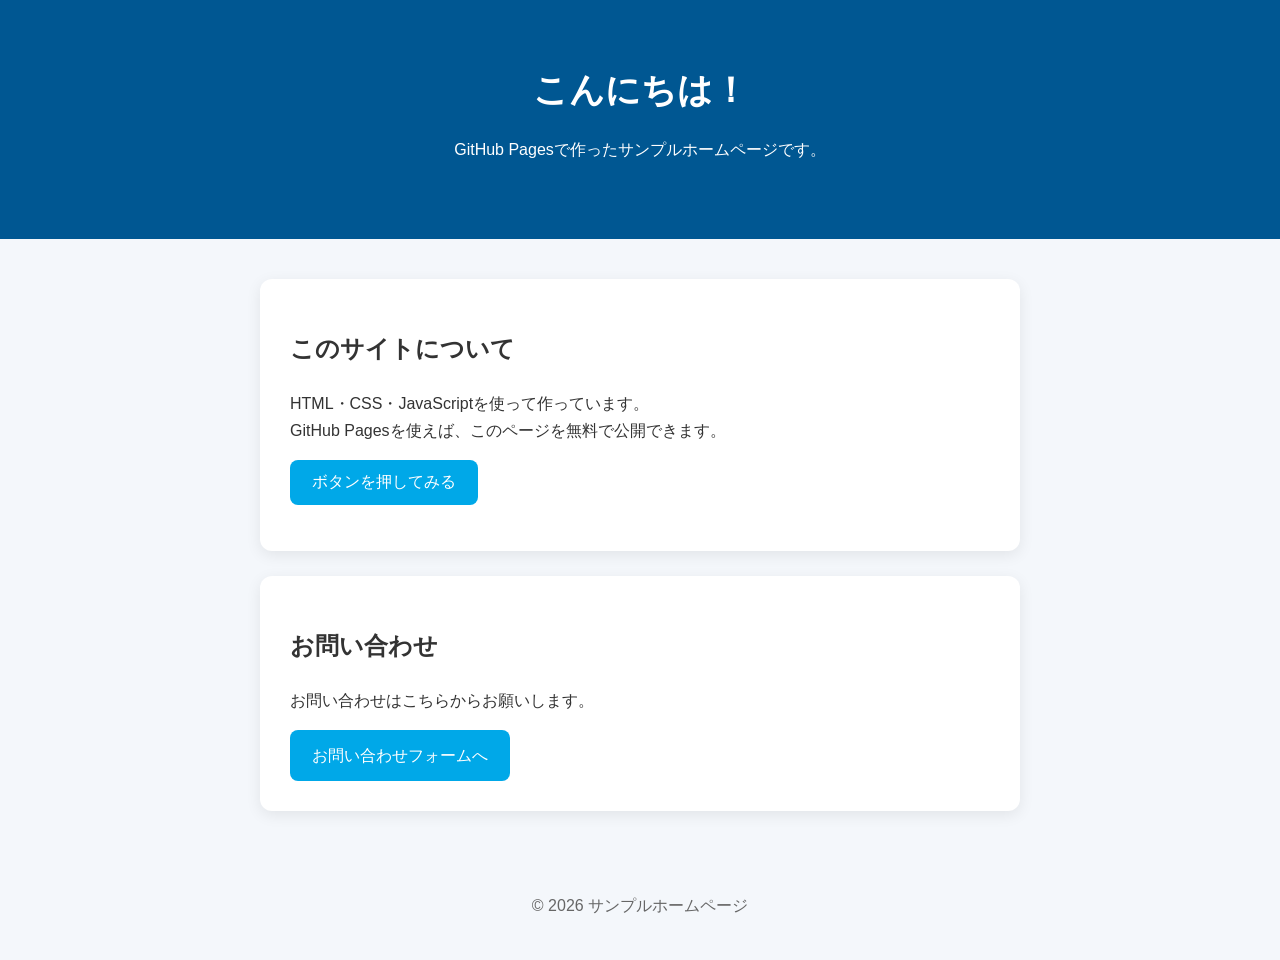
==== index.html @ 4477bee6 "ファーストコミット" ====
<!DOCTYPE html>
<html lang="ja">
<head>
  <meta charset="UTF-8">
  <meta name="viewport" content="width=device-width, initial-scale=1.0">
  <title>サンプルホームページ</title>
  <link rel="stylesheet" href="style.css">
</head>
<body>

  <header>
    <h1>こんにちは！</h1>
    <p>GitHub Pagesで作ったサンプルホームページです。</p>
  </header>

  <main>
    <section class="card">
      <h2>このサイトについて</h2>
      <p>
        HTML・CSS・JavaScriptを使って作っています。<br>
        GitHub Pagesを使えば、このページを無料で公開できます。
      </p>
      <button id="messageButton">ボタンを押してみる</button>
      <p id="message"></p>
    </section>

    <section class="card">
      <h2>お問い合わせ</h2>
      <p>お問い合わせはこちらからお願いします。</p>
      <a class="contact-button" href="contact.html">お問い合わせフォームへ</a>
    </section>
  </main>

  <footer>
    <p>&copy; 2026 サンプルホームページ</p>
  </footer>

  <script src="script.js"></script>
</body>
</html>
---- style.css ----
* {
  box-sizing: border-box;
}

body {
  margin: 0;
  font-family: Arial, "Noto Sans JP", sans-serif;
  line-height: 1.7;
  background: #f4f7fb;
  color: #333;
}

header {
  text-align: center;
  padding: 60px 20px;
  background: #005792;
  color: white;
}

header h1 {
  margin: 0 0 10px;
  font-size: 2.2rem;
}

main {
  max-width: 800px;
  margin: 40px auto;
  padding: 0 20px;
}

.card {
  background: white;
  padding: 30px;
  margin-bottom: 25px;
  border-radius: 12px;
  box-shadow: 0 4px 15px rgba(0, 0, 0, 0.08);
}

button,
.contact-button {
  display: inline-block;
  padding: 12px 22px;
  border: none;
  border-radius: 8px;
  background: #00a8e8;
  color: white;
  text-decoration: none;
  cursor: pointer;
  font-size: 1rem;
}

button:hover,
.contact-button:hover {
  opacity: 0.85;
}

#message {
  font-weight: bold;
  margin-top: 15px;
}

form {
  display: flex;
  flex-direction: column;
}

label {
  margin-top: 15px;
  font-weight: bold;
}

input,
textarea {
  margin-top: 5px;
  padding: 12px;
  border: 1px solid #ccc;
  border-radius: 6px;
  font-size: 1rem;
}

form button {
  margin-top: 20px;
  width: fit-content;
}

.note {
  margin-top: 25px;
  padding: 15px;
  background: #f0f0f0;
  border-radius: 6px;
  font-size: 0.9rem;
}

footer {
  text-align: center;
  padding: 25px;
  color: #666;
}
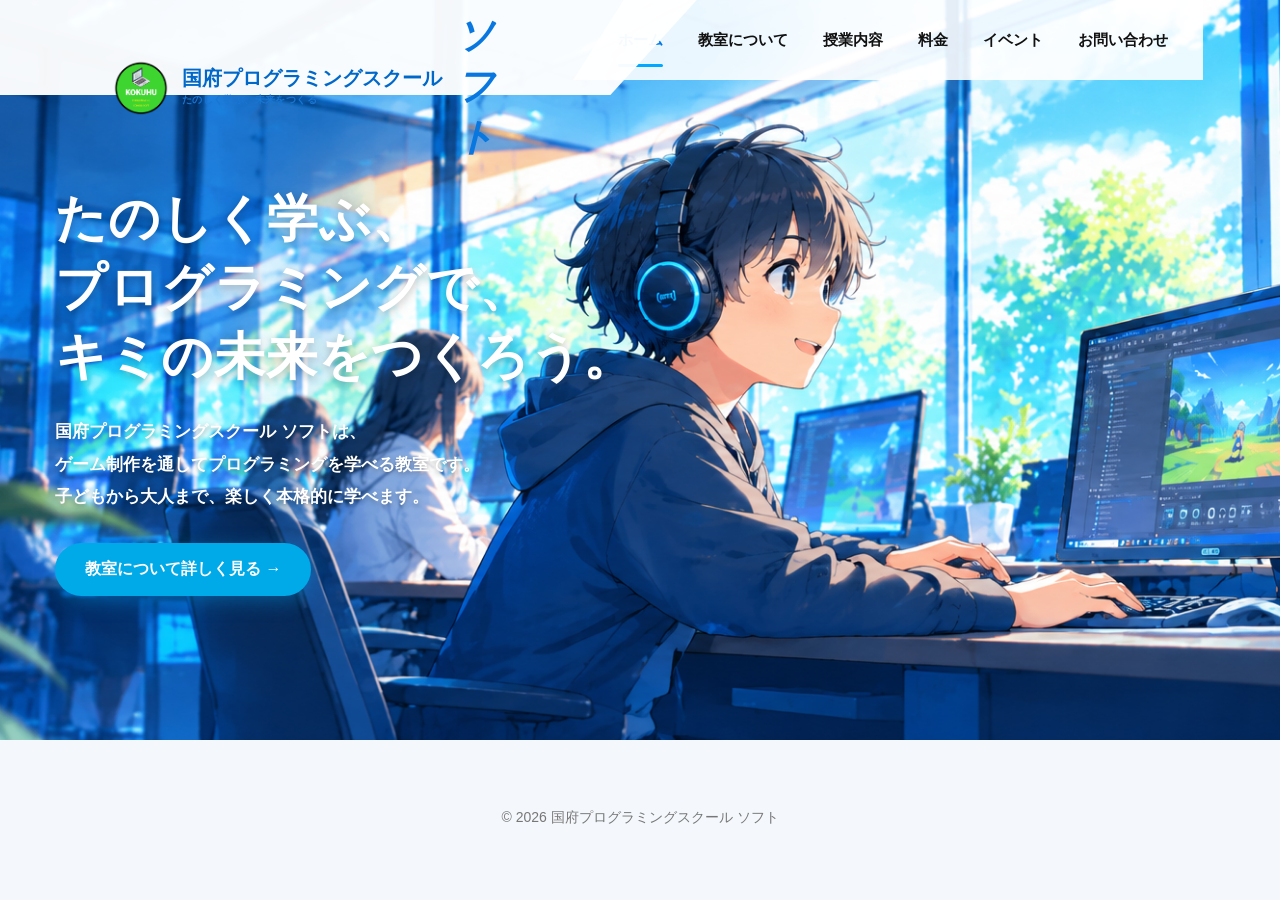
==== commit d3334826: "ヘッダー上部のデザインを整えた(仮)" ====
--- a/index.html
+++ b/index.html
@@ -1,40 +1,186 @@
 <!DOCTYPE html>
 <html lang="ja">
+
 <head>
+
+  <!-- ページの基本設定 -->
   <meta charset="UTF-8">
   <meta name="viewport" content="width=device-width, initial-scale=1.0">
-  <title>サンプルホームページ</title>
+
+  <!-- ページタイトル -->
+  <title>国府プログラミングスクール ソフト</title>
+
+  <!-- CSS読み込み -->
   <link rel="stylesheet" href="style.css">
+
 </head>
+
+
 <body>
 
-  <header>
-    <h1>こんにちは！</h1>
-    <p>GitHub Pagesで作ったサンプルホームページです。</p>
+
+  <!-- ==============================
+       ヘッダー
+       ============================== -->
+  <header class="site-header">
+
+    <div class="header-inner">
+
+
+      <!-- ==============================
+           左側：ロゴ・スクール名
+           ============================== -->
+      <a href="index.html" class="logo">
+
+
+        <!-- ロゴ画像 -->
+        <img
+          src="images/logo.png"
+          alt="国府プログラミングスクール ソフト"
+        >
+
+
+        <!-- スクール名 -->
+        <div class="logo-text">
+
+          <!-- スクール名 -->
+          <span class="school-name">
+            国府プログラミングスクール
+          </span>
+
+          <!-- キャッチコピー -->
+          <span class="school-subtitle">
+            たのしく学ぶ、未来をつくる
+          </span>
+
+        </div>
+
+
+        <!-- 「ソフト」の文字 -->
+        <span class="logo-soft">
+          ソフト
+        </span>
+
+
+      </a>
+
+
+
+      <!-- ==============================
+           右側：ナビゲーション
+           ============================== -->
+      <nav class="nav">
+
+        <a href="index.html" class="active">
+          ホーム
+        </a>
+
+        <a href="about.html">
+          教室について
+        </a>
+
+        <a href="lesson.html">
+          授業内容
+        </a>
+
+        <a href="price.html">
+          料金
+        </a>
+
+        <a href="event.html">
+          イベント
+        </a>
+
+        <a href="contact.html">
+          お問い合わせ
+        </a>
+
+      </nav>
+
+
+    </div>
+
   </header>
 
+
+
+  <!-- ==============================
+       メインコンテンツ
+       ============================== -->
   <main>
-    <section class="card">
-      <h2>このサイトについて</h2>
-      <p>
-        HTML・CSS・JavaScriptを使って作っています。<br>
-        GitHub Pagesを使えば、このページを無料で公開できます。
-      </p>
-      <button id="messageButton">ボタンを押してみる</button>
-      <p id="message"></p>
+
+
+    <!-- ==============================
+         メインビジュアル
+         ============================== -->
+    <section class="hero">
+
+
+      <!-- ==============================
+           キャッチコピー・説明文
+           ============================== -->
+      <div class="hero-content">
+
+
+        <!-- キャッチコピー -->
+        <h1>
+
+          たのしく学ぶ、<br>
+          プログラミングで、<br>
+          キミの未来をつくろう。
+
+        </h1>
+
+
+
+        <!-- 教室紹介文 -->
+        <p>
+
+          国府プログラミングスクール ソフトは、<br>
+          ゲーム制作を通してプログラミングを学べる教室です。<br>
+          子どもから大人まで、楽しく本格的に学べます。
+
+        </p>
+
+
+
+        <!-- 教室紹介ページへのボタン -->
+        <a href="about.html" class="hero-button">
+
+          教室について詳しく見る →
+
+        </a>
+
+
+      </div>
+
+
     </section>
 
-    <section class="card">
-      <h2>お問い合わせ</h2>
-      <p>お問い合わせはこちらからお願いします。</p>
-      <a class="contact-button" href="contact.html">お問い合わせフォームへ</a>
-    </section>
+
   </main>
 
+
+
+  <!-- ==============================
+       フッター
+       ============================== -->
   <footer>
-    <p>&copy; 2026 サンプルホームページ</p>
+
+    <p>
+      &copy; 2026 国府プログラミングスクール ソフト
+    </p>
+
   </footer>
 
+
+
+  <!-- ==============================
+       JavaScript読み込み
+       ============================== -->
   <script src="script.js"></script>
+
+
 </body>
-</html>
+
+</html>
--- a/style.css
+++ b/style.css
@@ -1,98 +1,704 @@
+/* ========================================
+   ページ全体の基本設定
+   ======================================== */
+
 * {
   box-sizing: border-box;
 }
 
+
+html {
+  margin: 0;
+  padding: 0;
+}
+
+
 body {
   margin: 0;
-  font-family: Arial, "Noto Sans JP", sans-serif;
-  line-height: 1.7;
+  padding: 0;
+
+  font-family:
+    "Noto Sans JP",
+    "Yu Gothic",
+    "Hiragino Kaku Gothic ProN",
+    Meiryo,
+    sans-serif;
+
+  color: #222;
+
+  background-color: #f4f7fb;
+}
+
+
+
+/* ========================================
+   ヘッダー
+   ======================================== */
+
+.site-header {
+
+  /* ヒーロー画像の上に重ねる */
+  position: absolute;
+
+  top: 0;
+  left: 0;
+
+  width: 100%;
+
+  z-index: 100;
+
+  background: transparent;
+}
+
+
+
+/* ========================================
+   ヘッダー内部
+   ======================================== */
+
+.header-inner {
+
+  position: relative;
+
+  width: 100%;
+
+  min-height: 95px;
+
+  display: flex;
+
+  align-items: flex-start;
+
+  justify-content: space-between;
+
+  padding: 0 6%;
+
+}
+
+
+
+/* ========================================
+   ロゴ部分
+   ======================================== */
+
+.logo {
+
+  position: relative;
+
+  display: flex;
+
+  align-items: center;
+
+  gap: 12px;
+
+  min-height: 85px;
+
+  padding: 10px 55px 10px 35px;
+
+  color: #0068c9;
+
+  text-decoration: none;
+
+  z-index: 2;
+}
+
+
+
+/* ========================================
+   ロゴ部分の白い斜め背景
+   ======================================== */
+
+.logo::before {
+
+  content: "";
+
+  position: absolute;
+
+  top: 0;
+  left: -100px;
+
+  width: 720px;
+  height: 95px;
+
+  background: rgba(255, 255, 255, 0.96);
+
+  clip-path: polygon(
+    0 0,
+    100% 0,
+    88% 100%,
+    0 100%
+  );
+
+  z-index: -1;
+
+}
+
+
+
+/* ========================================
+   ロゴ画像
+   ======================================== */
+
+.logo img {
+
+  width: 58px;
+  height: 58px;
+
+  object-fit: contain;
+
+  flex-shrink: 0;
+
+}
+
+
+
+/* ========================================
+   スクール名部分
+   ======================================== */
+
+.logo-text {
+
+  display: flex;
+
+  flex-direction: column;
+
+  justify-content: center;
+
+  white-space: nowrap;
+
+}
+
+
+
+/* ========================================
+   スクール名
+   ======================================== */
+
+.school-name {
+
+  font-size: 20px;
+
+  font-weight: 800;
+
+  line-height: 1.2;
+
+  color: #0068c9;
+
+}
+
+
+
+/* ========================================
+   ロゴ下の小さい文字
+   ======================================== */
+
+.school-subtitle {
+
+  margin-top: 3px;
+
+  font-size: 10px;
+
+  font-weight: 600;
+
+  letter-spacing: 0.04em;
+
+  color: #1976d2;
+
+}
+
+
+
+/* ========================================
+   「ソフト」の文字
+   ======================================== */
+
+.logo-soft {
+
+  margin-left: 2px;
+
+  font-size: 38px;
+
+  font-weight: 900;
+
+  font-style: italic;
+
+  letter-spacing: -0.08em;
+
+  color: #0877df;
+
+}
+
+
+
+/* ========================================
+   ナビゲーション
+   ======================================== */
+
+.nav {
+
+  display: flex;
+
+  align-items: center;
+
+  gap: 35px;
+
+  height: 80px;
+
+  /* ナビゲーションの背景 */
+  padding: 0 35px 0 45px;
+
+  /* 白を少し透けさせる */
+  background: rgba(255, 255, 255, 0.88);
+
+  /* 左側を斜めにする */
+  clip-path: polygon(
+    8% 0,
+    100% 0,
+    100% 100%,
+    0 100%
+  );
+
+}
+
+
+
+/* ========================================
+   ナビゲーションのリンク
+   ======================================== */
+
+.nav a {
+
+  position: relative;
+
+  display: flex;
+
+  align-items: center;
+
+  height: 80px;
+
+  color: #111;
+
+  text-decoration: none;
+
+  font-size: 15px;
+
+  font-weight: 700;
+
+  white-space: nowrap;
+
+  transition: color 0.2s ease;
+
+}
+
+
+
+/* ========================================
+   ナビゲーション：マウスを乗せたとき
+   ======================================== */
+
+.nav a:hover {
+
+  color: #0078e8;
+
+}
+
+
+
+/* ========================================
+   現在のページ
+   ======================================== */
+
+.nav a.active {
+
+  color: #0078e8;
+
+}
+
+
+
+/* ========================================
+   現在のページの下線
+   ======================================== */
+
+.nav a.active::after {
+
+  content: "";
+
+  position: absolute;
+
+  left: 0;
+
+  right: 0;
+
+  bottom: 13px;
+
+  height: 3px;
+
+  background: #00a8ff;
+
+  border-radius: 3px;
+
+}
+
+
+
+/* ========================================
+   メインビジュアル
+   ======================================== */
+
+.hero {
+
+  position: relative;
+
+  width: 100%;
+
+  min-height: 740px;
+
+  background-image: url("images/hero-bg.png");
+
+  background-size: cover;
+
+  background-position: center center;
+
+  background-repeat: no-repeat;
+
+  display: flex;
+
+  align-items: center;
+
+}
+
+
+
+/* ========================================
+   メインビジュアルの文字部分
+   ======================================== */
+
+.hero-content {
+
+  width: 100%;
+
+  max-width: 1250px;
+
+  margin: 0 auto;
+
+  padding: 120px 40px 80px;
+
+}
+
+
+
+/* ========================================
+   キャッチコピー
+   ======================================== */
+
+.hero h1 {
+
+  margin: 0 0 25px;
+
+  color: #fff;
+
+  font-size: clamp(42px, 4vw, 68px);
+
+  font-weight: 900;
+
+  line-height: 1.35;
+
+  letter-spacing: 0.02em;
+
+  text-shadow:
+    0 3px 8px rgba(0, 0, 0, 0.25);
+
+}
+
+
+
+/* ========================================
+   教室紹介文
+   ======================================== */
+
+.hero p {
+
+  margin: 0 0 30px;
+
+  color: #fff;
+
+  font-size: 17px;
+
+  font-weight: 600;
+
+  line-height: 1.9;
+
+  text-shadow:
+    0 2px 5px rgba(0, 0, 0, 0.3);
+
+}
+
+
+
+/* ========================================
+   ヒーローボタン
+   ======================================== */
+
+.hero-button {
+
+  display: inline-block;
+
+  padding: 16px 30px;
+
+  border-radius: 40px;
+
+  background: #00a9e8;
+
+  color: #fff;
+
+  text-decoration: none;
+
+  font-size: 16px;
+
+  font-weight: 700;
+
+  box-shadow:
+    0 5px 20px rgba(0, 174, 255, 0.35);
+
+  transition:
+    transform 0.2s ease,
+    background 0.2s ease;
+
+}
+
+
+
+/* ========================================
+   ヒーローボタン：マウスを乗せたとき
+   ======================================== */
+
+.hero-button:hover {
+
+  background: #008fe0;
+
+  transform: translateY(-2px);
+
+}
+
+
+
+/* ========================================
+   フッター
+   ======================================== */
+
+footer {
+
+  padding: 55px 20px;
+
+  text-align: center;
+
   background: #f4f7fb;
-  color: #333;
-}
-
-header {
-  text-align: center;
-  padding: 60px 20px;
-  background: #005792;
-  color: white;
-}
-
-header h1 {
-  margin: 0 0 10px;
-  font-size: 2.2rem;
-}
-
-main {
-  max-width: 800px;
-  margin: 40px auto;
-  padding: 0 20px;
-}
-
-.card {
-  background: white;
-  padding: 30px;
-  margin-bottom: 25px;
-  border-radius: 12px;
-  box-shadow: 0 4px 15px rgba(0, 0, 0, 0.08);
-}
-
-button,
-.contact-button {
-  display: inline-block;
-  padding: 12px 22px;
-  border: none;
-  border-radius: 8px;
-  background: #00a8e8;
-  color: white;
-  text-decoration: none;
-  cursor: pointer;
-  font-size: 1rem;
-}
-
-button:hover,
-.contact-button:hover {
-  opacity: 0.85;
-}
-
-#message {
-  font-weight: bold;
-  margin-top: 15px;
-}
-
-form {
-  display: flex;
-  flex-direction: column;
-}
-
-label {
-  margin-top: 15px;
-  font-weight: bold;
-}
-
-input,
-textarea {
-  margin-top: 5px;
-  padding: 12px;
-  border: 1px solid #ccc;
-  border-radius: 6px;
-  font-size: 1rem;
-}
-
-form button {
-  margin-top: 20px;
-  width: fit-content;
-}
-
-.note {
-  margin-top: 25px;
-  padding: 15px;
-  background: #f0f0f0;
-  border-radius: 6px;
-  font-size: 0.9rem;
-}
-
-footer {
-  text-align: center;
-  padding: 25px;
-  color: #666;
-}
+
+  color: #777;
+
+  font-size: 14px;
+
+}
+
+
+
+/* ========================================
+   スマートフォン対応
+   ======================================== */
+
+@media (max-width: 900px) {
+
+
+  /* ヘッダーを縦方向にする */
+
+  .header-inner {
+
+    min-height: auto;
+
+    padding: 0 20px;
+
+    flex-direction: column;
+
+    align-items: flex-start;
+
+  }
+
+
+
+  /* ロゴを少し小さくする */
+
+  .logo {
+
+    min-height: 75px;
+
+    padding-left: 10px;
+
+  }
+
+
+
+  .logo::before {
+
+    width:500px;
+
+    height: 80px;
+
+  }
+
+
+
+  .logo img {
+
+    width: 50px;
+    height: 50px;
+
+  }
+
+
+
+  .school-name {
+
+    font-size: 16px;
+
+  }
+
+
+
+  .logo-soft {
+
+    font-size: 30px;
+
+  }
+
+
+
+  /* ナビゲーション */
+
+  .nav {
+
+    width: 100%;
+
+    height: auto;
+
+    padding: 10px 0;
+
+    gap: 15px;
+
+    overflow-x: auto;
+
+  }
+
+
+
+  .nav a {
+
+    height: 45px;
+
+    font-size: 13px;
+
+  }
+
+
+
+  .nav a.active::after {
+
+    bottom: 2px;
+
+  }
+
+
+
+  /* ヒーロー */
+
+  .hero {
+
+    min-height: 700px;
+
+    align-items: flex-end;
+
+  }
+
+
+
+  .hero-content {
+
+    padding: 300px 25px 60px;
+
+  }
+
+
+
+  .hero h1 {
+
+    font-size: 38px;
+
+  }
+
+
+
+  .hero p {
+
+    font-size: 14px;
+
+  }
+
+}
+
+
+
+/* ========================================
+   さらに小さいスマートフォン
+   ======================================== */
+
+@media (max-width: 600px) {
+
+
+  .nav {
+
+    gap: 10px;
+
+  }
+
+
+
+  .nav a {
+
+    font-size: 12px;
+
+  }
+
+
+
+  .hero {
+
+    min-height: 700px;
+
+  }
+
+
+
+  .hero-content {
+
+    padding: 300px 20px 50px;
+
+  }
+
+
+
+  .hero h1 {
+
+    font-size: 32px;
+
+  }
+
+
+
+  .hero p {
+
+    font-size: 13px;
+
+  }
+
+
+
+}
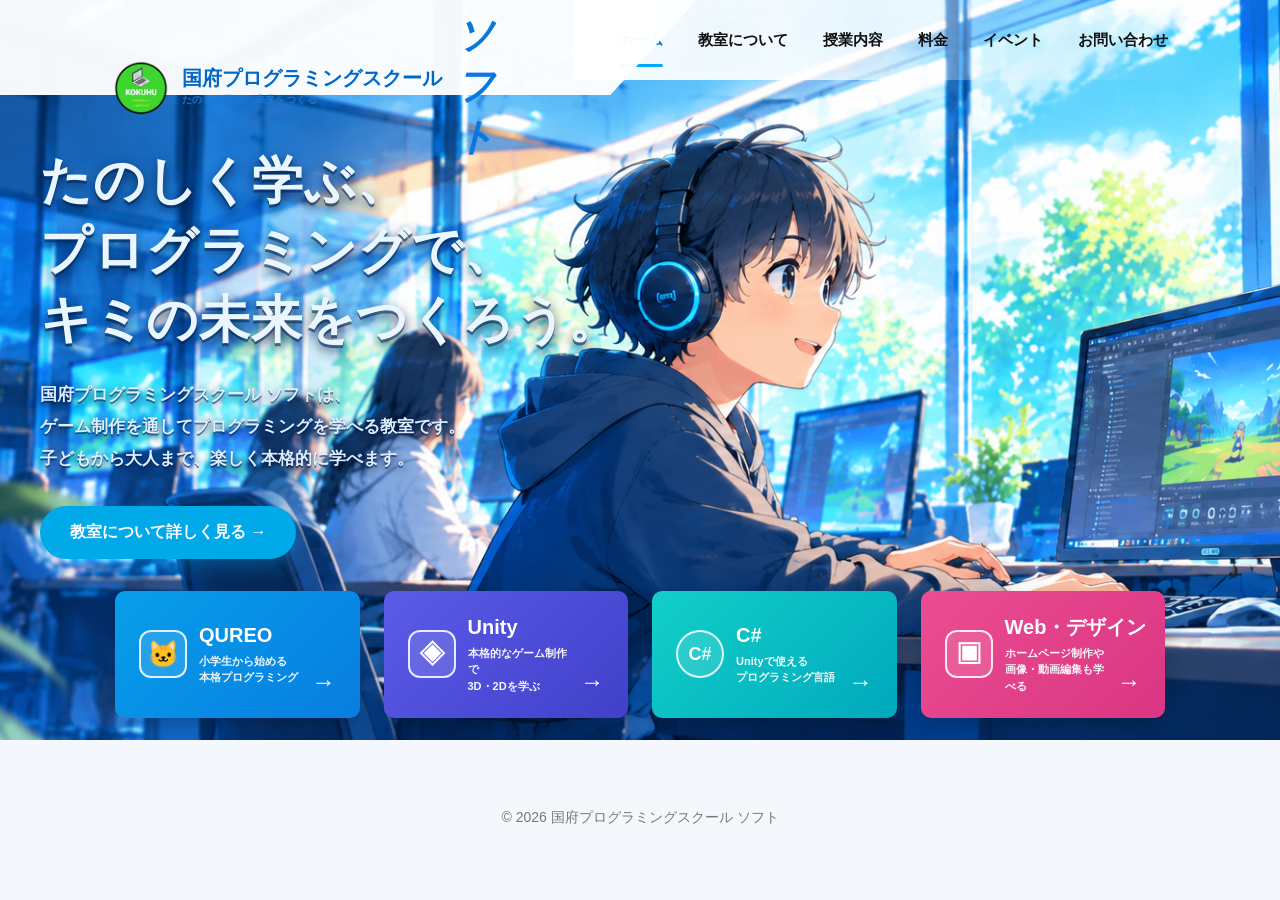
==== commit 2dca9cf5: "4つのテキストボタン追加" ====
--- a/index.html
+++ b/index.html
@@ -155,6 +155,147 @@
       </div>
 
 
+
+      <!-- ==============================
+           4つのコースボタン
+           ============================== -->
+      <div class="course-buttons">
+
+
+        <!-- ==============================
+             QUREOコース
+             ============================== -->
+        <a href="lesson.html#qureo" class="course-card qureo-card">
+
+          <!-- コースのアイコン -->
+          <span class="course-icon">
+            🐱
+          </span>
+
+          <!-- コース名と説明 -->
+          <div class="course-text">
+
+            <h3>
+              QUREO
+            </h3>
+
+            <p>
+              小学生から始める<br>
+              本格プログラミング
+            </p>
+
+          </div>
+
+          <!-- 右側の矢印 -->
+          <span class="course-arrow">
+            →
+          </span>
+
+        </a>
+
+
+
+        <!-- ==============================
+             Unityコース
+             ============================== -->
+        <a href="lesson.html#unity" class="course-card unity-card">
+
+          <!-- コースのアイコン -->
+          <span class="course-icon unity-icon">
+            ◈
+          </span>
+
+          <!-- コース名と説明 -->
+          <div class="course-text">
+
+            <h3>
+              Unity
+            </h3>
+
+            <p>
+              本格的なゲーム制作で<br>
+              3D・2Dを学ぶ
+            </p>
+
+          </div>
+
+          <!-- 右側の矢印 -->
+          <span class="course-arrow">
+            →
+          </span>
+
+        </a>
+
+
+
+        <!-- ==============================
+             C#コース
+             ============================== -->
+        <a href="lesson.html#csharp" class="course-card csharp-card">
+
+          <!-- コースのアイコン -->
+          <span class="course-icon csharp-icon">
+            C#
+          </span>
+
+          <!-- コース名と説明 -->
+          <div class="course-text">
+
+            <h3>
+              C#
+            </h3>
+
+            <p>
+              Unityで使える<br>
+              プログラミング言語
+            </p>
+
+          </div>
+
+          <!-- 右側の矢印 -->
+          <span class="course-arrow">
+            →
+          </span>
+
+        </a>
+
+
+
+        <!-- ==============================
+             Web・デザインコース
+             ============================== -->
+        <a href="lesson.html#web-design" class="course-card web-card">
+
+          <!-- コースのアイコン -->
+          <span class="course-icon web-icon">
+            ▣
+          </span>
+
+          <!-- コース名と説明 -->
+          <div class="course-text">
+
+            <h3>
+              Web・デザイン
+            </h3>
+
+            <p>
+              ホームページ制作や<br>
+              画像・動画編集も学べる
+            </p>
+
+          </div>
+
+          <!-- 右側の矢印 -->
+          <span class="course-arrow">
+            →
+          </span>
+
+        </a>
+
+
+      </div>
+
+
     </section>
 
 
--- a/style.css
+++ b/style.css
@@ -5,13 +5,11 @@
 * {
   box-sizing: border-box;
 }
-
 
 html {
   margin: 0;
   padding: 0;
 }
-
 
 body {
   margin: 0;
@@ -30,7 +28,6 @@
 }
 
 
-
 /* ========================================
    ヘッダー
    ======================================== */
@@ -51,7 +48,6 @@
 }
 
 
-
 /* ========================================
    ヘッダー内部
    ======================================== */
@@ -71,9 +67,7 @@
   justify-content: space-between;
 
   padding: 0 6%;
-
-}
-
+}
 
 
 /* ========================================
@@ -102,9 +96,8 @@
 }
 
 
-
-/* ========================================
-   ロゴ部分の白い斜め背景
+/* ========================================
+   ロゴ部分の白い背景
    ======================================== */
 
 .logo::before {
@@ -129,9 +122,7 @@
   );
 
   z-index: -1;
-
-}
-
+}
 
 
 /* ========================================
@@ -146,9 +137,7 @@
   object-fit: contain;
 
   flex-shrink: 0;
-
-}
-
+}
 
 
 /* ========================================
@@ -164,9 +153,7 @@
   justify-content: center;
 
   white-space: nowrap;
-
-}
-
+}
 
 
 /* ========================================
@@ -182,9 +169,7 @@
   line-height: 1.2;
 
   color: #0068c9;
-
-}
-
+}
 
 
 /* ========================================
@@ -202,9 +187,7 @@
   letter-spacing: 0.04em;
 
   color: #1976d2;
-
-}
-
+}
 
 
 /* ========================================
@@ -224,9 +207,7 @@
   letter-spacing: -0.08em;
 
   color: #0877df;
-
-}
-
+}
 
 
 /* ========================================
@@ -235,6 +216,8 @@
 
 .nav {
 
+  position: relative;
+
   display: flex;
 
   align-items: center;
@@ -243,22 +226,20 @@
 
   height: 80px;
 
-  /* ナビゲーションの背景 */
   padding: 0 35px 0 45px;
 
-  /* 白を少し透けさせる */
-  background: rgba(255, 255, 255, 0.88);
-
-  /* 左側を斜めにする */
-  clip-path: polygon(
-    8% 0,
-    100% 0,
-    100% 100%,
-    0 100%
+  /* 白から透明へ自然にフェード */
+  background: linear-gradient(
+    to right,
+    rgba(255, 255, 255, 0.96),
+    rgba(255, 255, 255, 0.88),
+    rgba(255, 255, 255, 0.15),
+    rgba(255, 255, 255, 0)
   );
 
-}
-
+  /* 三角形の切り抜きをやめる */
+  clip-path: none;
+}
 
 
 /* ========================================
@@ -285,10 +266,10 @@
 
   white-space: nowrap;
 
-  transition: color 0.2s ease;
-
-}
-
+  transition:
+    color 0.2s ease,
+    transform 0.2s ease;
+}
 
 
 /* ========================================
@@ -299,8 +280,8 @@
 
   color: #0078e8;
 
-}
-
+  transform: translateY(-2px);
+}
 
 
 /* ========================================
@@ -310,9 +291,7 @@
 .nav a.active {
 
   color: #0078e8;
-
-}
-
+}
 
 
 /* ========================================
@@ -326,7 +305,6 @@
   position: absolute;
 
   left: 0;
-
   right: 0;
 
   bottom: 13px;
@@ -336,9 +314,7 @@
   background: #00a8ff;
 
   border-radius: 3px;
-
-}
-
+}
 
 
 /* ========================================
@@ -363,10 +339,14 @@
 
   display: flex;
 
+  flex-direction: column;
+
   align-items: center;
 
-}
-
+  justify-content: center;
+
+  overflow: hidden;
+}
 
 
 /* ========================================
@@ -375,16 +355,18 @@
 
 .hero-content {
 
+  position: relative;
+
+  z-index: 2;
+
   width: 100%;
 
-  max-width: 1250px;
+  max-width: 1700px;
 
   margin: 0 auto;
 
-  padding: 120px 40px 80px;
-
-}
-
+  padding: 145px 40px 180px;
+}
 
 
 /* ========================================
@@ -407,9 +389,7 @@
 
   text-shadow:
     0 3px 8px rgba(0, 0, 0, 0.25);
-
-}
-
+}
 
 
 /* ========================================
@@ -430,9 +410,7 @@
 
   text-shadow:
     0 2px 5px rgba(0, 0, 0, 0.3);
-
-}
-
+}
 
 
 /* ========================================
@@ -463,9 +441,7 @@
   transition:
     transform 0.2s ease,
     background 0.2s ease;
-
-}
-
+}
 
 
 /* ========================================
@@ -477,9 +453,277 @@
   background: #008fe0;
 
   transform: translateY(-2px);
-
-}
-
+}
+
+
+/* ========================================
+   4つのコースボタン全体
+   ======================================== */
+
+.course-buttons {
+
+  position: absolute;
+
+  z-index: 5;
+
+  left: 50%;
+
+  bottom: 22px;
+
+  transform: translateX(-50%);
+
+  width: calc(100% - 80px);
+
+  max-width: 1050px;
+
+  display: grid;
+
+  grid-template-columns: repeat(4, 1fr);
+
+  gap: 24px;
+}
+
+
+/* ========================================
+   コースボタン共通
+   ======================================== */
+
+.course-card {
+
+  position: relative;
+
+  min-height: 108px;
+
+  display: flex;
+
+  align-items: center;
+
+  gap: 12px;
+
+  padding: 24px 24px;
+
+  border-radius: 10px;
+
+  color: #fff;
+
+  text-decoration: none;
+
+  overflow: hidden;
+
+  box-shadow:
+    0 8px 22px rgba(0, 0, 0, 0.18);
+
+  transition:
+    transform 0.2s ease,
+    box-shadow 0.2s ease,
+    filter 0.2s ease;
+}
+
+
+/* ========================================
+   コースボタン：マウスを乗せたとき
+   ======================================== */
+
+.course-card:hover {
+
+  transform: translateY(-6px);
+
+  box-shadow:
+    0 14px 28px rgba(0, 0, 0, 0.28);
+
+  filter: brightness(1.08);
+}
+
+
+/* ========================================
+   コースボタンの光沢
+   ======================================== */
+
+.course-card::before {
+
+  content: "";
+
+  position: absolute;
+
+  top: 0;
+  left: -100%;
+
+  width: 70%;
+  height: 100%;
+
+  background: linear-gradient(
+    110deg,
+    transparent,
+    rgba(255, 255, 255, 0.2),
+    transparent
+  );
+
+  transform: skewX(-20deg);
+
+  transition: left 0.5s ease;
+}
+
+
+.course-card:hover::before {
+
+  left: 130%;
+}
+
+
+/* ========================================
+   各コースの色
+   ======================================== */
+
+.qureo-card {
+
+  background: linear-gradient(
+    135deg,
+    #079eea,
+    #087de0
+  );
+}
+
+
+.unity-card {
+
+  background: linear-gradient(
+    135deg,
+    #5a5be8,
+    #4140c9
+  );
+}
+
+
+.csharp-card {
+
+  background: linear-gradient(
+    135deg,
+    #12cfc8,
+    #00a9bd
+  );
+}
+
+
+.web-card {
+
+  background: linear-gradient(
+    135deg,
+    #ec4d91,
+    #d93683
+  );
+}
+
+
+/* ========================================
+   コースアイコン
+   ======================================== */
+
+.course-icon {
+
+  position: relative;
+
+  z-index: 1;
+
+  width: 48px;
+  min-width: 48px;
+  height: 48px;
+
+  display: flex;
+
+  align-items: center;
+
+  justify-content: center;
+
+  border: 2px solid rgba(255, 255, 255, 0.85);
+
+  border-radius: 12px;
+
+  font-size: 26px;
+
+  font-weight: 900;
+
+  color: #fff;
+
+  background: rgba(255, 255, 255, 0.12);
+}
+
+
+/* ========================================
+   C#アイコン
+   ======================================== */
+
+.csharp-icon {
+
+  font-size: 18px;
+
+  border-radius: 50%;
+}
+
+
+/* ========================================
+   コース名・説明文
+   ======================================== */
+
+.course-text {
+
+  position: relative;
+
+  z-index: 1;
+
+  flex: 1;
+
+  min-width: 0;
+}
+
+
+.course-text h3 {
+
+  margin: 0 0 6px;
+
+  font-size: 20px;
+
+  font-weight: 900;
+
+  line-height: 1.2;
+
+  white-space: nowrap;
+}
+
+
+.course-text p {
+
+  margin: 0;
+
+  color: rgba(255, 255, 255, 0.95);
+
+  font-size: 11px;
+
+  font-weight: 600;
+
+  line-height: 1.5;
+
+  text-shadow: none;
+}
+
+
+/* ========================================
+   コースボタンの矢印
+   ======================================== */
+
+.course-arrow {
+
+  position: relative;
+
+  z-index: 1;
+
+  align-self: flex-end;
+
+  font-size: 24px;
+
+  font-weight: 400;
+
+  line-height: 1;
+}
 
 
 /* ========================================
@@ -497,9 +741,65 @@
   color: #777;
 
   font-size: 14px;
-
-}
-
+}
+
+
+/* ========================================
+   タブレット対応
+   ======================================== */
+
+@media (max-width: 1100px) {
+
+  .header-inner {
+
+    padding: 0 25px;
+  }
+
+  .nav {
+
+    gap: 20px;
+
+    padding: 0 20px;
+  }
+
+  .nav a {
+
+    font-size: 13px;
+  }
+
+  .course-buttons {
+
+    width: calc(100% - 40px);
+
+    gap: 10px;
+  }
+
+  .course-card {
+
+    padding: 14px 12px;
+
+    gap: 8px;
+  }
+
+  .course-icon {
+
+    width: 40px;
+    min-width: 40px;
+    height: 40px;
+
+    font-size: 22px;
+  }
+
+  .course-text h3 {
+
+    font-size: 17px;
+  }
+
+  .course-text p {
+
+    font-size: 10px;
+  }
+}
 
 
 /* ========================================
@@ -508,7 +808,6 @@
 
 @media (max-width: 900px) {
 
-
   /* ヘッダーを縦方向にする */
 
   .header-inner {
@@ -520,9 +819,7 @@
     flex-direction: column;
 
     align-items: flex-start;
-
-  }
-
+  }
 
 
   /* ロゴを少し小さくする */
@@ -532,44 +829,34 @@
     min-height: 75px;
 
     padding-left: 10px;
-
-  }
-
+  }
 
 
   .logo::before {
 
-    width:500px;
+    width: 500px;
 
     height: 80px;
-
-  }
-
+  }
 
 
   .logo img {
 
     width: 50px;
     height: 50px;
-
-  }
-
+  }
 
 
   .school-name {
 
     font-size: 16px;
-
-  }
-
+  }
 
 
   .logo-soft {
 
     font-size: 30px;
-
-  }
-
+  }
 
 
   /* ナビゲーション */
@@ -586,8 +873,8 @@
 
     overflow-x: auto;
 
-  }
-
+    background: rgba(255, 255, 255, 0.92);
+  }
 
 
   .nav a {
@@ -595,55 +882,66 @@
     height: 45px;
 
     font-size: 13px;
-
-  }
-
+  }
 
 
   .nav a.active::after {
 
     bottom: 2px;
-
-  }
-
+  }
 
 
   /* ヒーロー */
 
   .hero {
 
-    min-height: 700px;
-
-    align-items: flex-end;
-
-  }
-
+    min-height: 1050px;
+
+    align-items: center;
+
+    justify-content: flex-start;
+  }
 
 
   .hero-content {
 
-    padding: 300px 25px 60px;
-
-  }
-
+    padding: 280px 25px 400px;
+  }
 
 
   .hero h1 {
 
     font-size: 38px;
-
-  }
-
+  }
 
 
   .hero p {
 
     font-size: 14px;
-
-  }
-
-}
-
+  }
+
+
+  /* コースボタンを2列にする */
+
+  .course-buttons {
+
+    bottom: 30px;
+
+    width: calc(100% - 40px);
+
+    grid-template-columns: repeat(2, 1fr);
+
+    gap: 12px;
+  }
+
+
+  .course-card {
+
+    min-height: 100px;
+
+    padding: 14px;
+  }
+}
 
 
 /* ========================================
@@ -652,53 +950,117 @@
 
 @media (max-width: 600px) {
 
-
   .nav {
 
     gap: 10px;
-
-  }
-
+  }
 
 
   .nav a {
 
     font-size: 12px;
-
-  }
-
+  }
 
 
   .hero {
 
-    min-height: 700px;
-
-  }
-
+    min-height: 1100px;
+  }
 
 
   .hero-content {
 
-    padding: 300px 20px 50px;
-
-  }
-
+    padding: 270px 20px 430px;
+  }
 
 
   .hero h1 {
 
     font-size: 32px;
-
-  }
-
+  }
 
 
   .hero p {
 
     font-size: 13px;
-
-  }
-
-
-
+  }
+  
+.hero-content h1 {
+  color: #eaf6ff;
+  text-shadow: 0 3px 8px rgba(0, 35, 80, 0.8);
+}
+
+.hero-content p {
+  color: #dceeff;
+  text-shadow: 0 2px 6px rgba(0, 35, 80, 0.8);
+}
+
+  /* スマホでは1列にする */
+
+  .course-buttons {
+
+    grid-template-columns: 1fr;
+
+    width: calc(100% - 40px);
+
+    gap: 10px;
+  }
+
+
+  .course-card {
+
+    min-height: 86px;
+
+    padding: 12px 16px;
+  }
+
+
+  .course-icon {
+
+    width: 42px;
+    min-width: 42px;
+    height: 42px;
+  }
+
+
+  .course-text h3 {
+
+    font-size: 18px;
+  }
+
+
+  .course-text p {
+
+    font-size: 11px;
+  }
+}
+
+/* ヒーローの文字を読みやすくする */
+.hero-content h1 {
+  color: #eaf6ff;
+  text-shadow:
+    0 3px 0 rgba(0, 35, 80, 0.55),
+    0 5px 12px rgba(0, 20, 60, 0.85);
+}
+
+.hero-content p {
+  color: #dceeff;
+  text-shadow:
+    0 2px 0 rgba(0, 35, 80, 0.55),
+    0 3px 8px rgba(0, 20, 60, 0.85);
+}
+
+/* ヒーローの文字を読みやすくする */
+.hero-content h1 {
+  color: #eaf6ff;
+  text-shadow:
+    0 3px 0 rgba(0, 35, 80, 0.55),
+    0 5px 12px rgba(0, 20, 60, 0.85);
+}
+
+.hero-content p {
+  color: #dceeff;
+  text-shadow:
+    0 2px 0 rgba(0, 35, 80, 0.55),
+    0 3px 8px rgba(0, 20, 60, 0.85);
 }
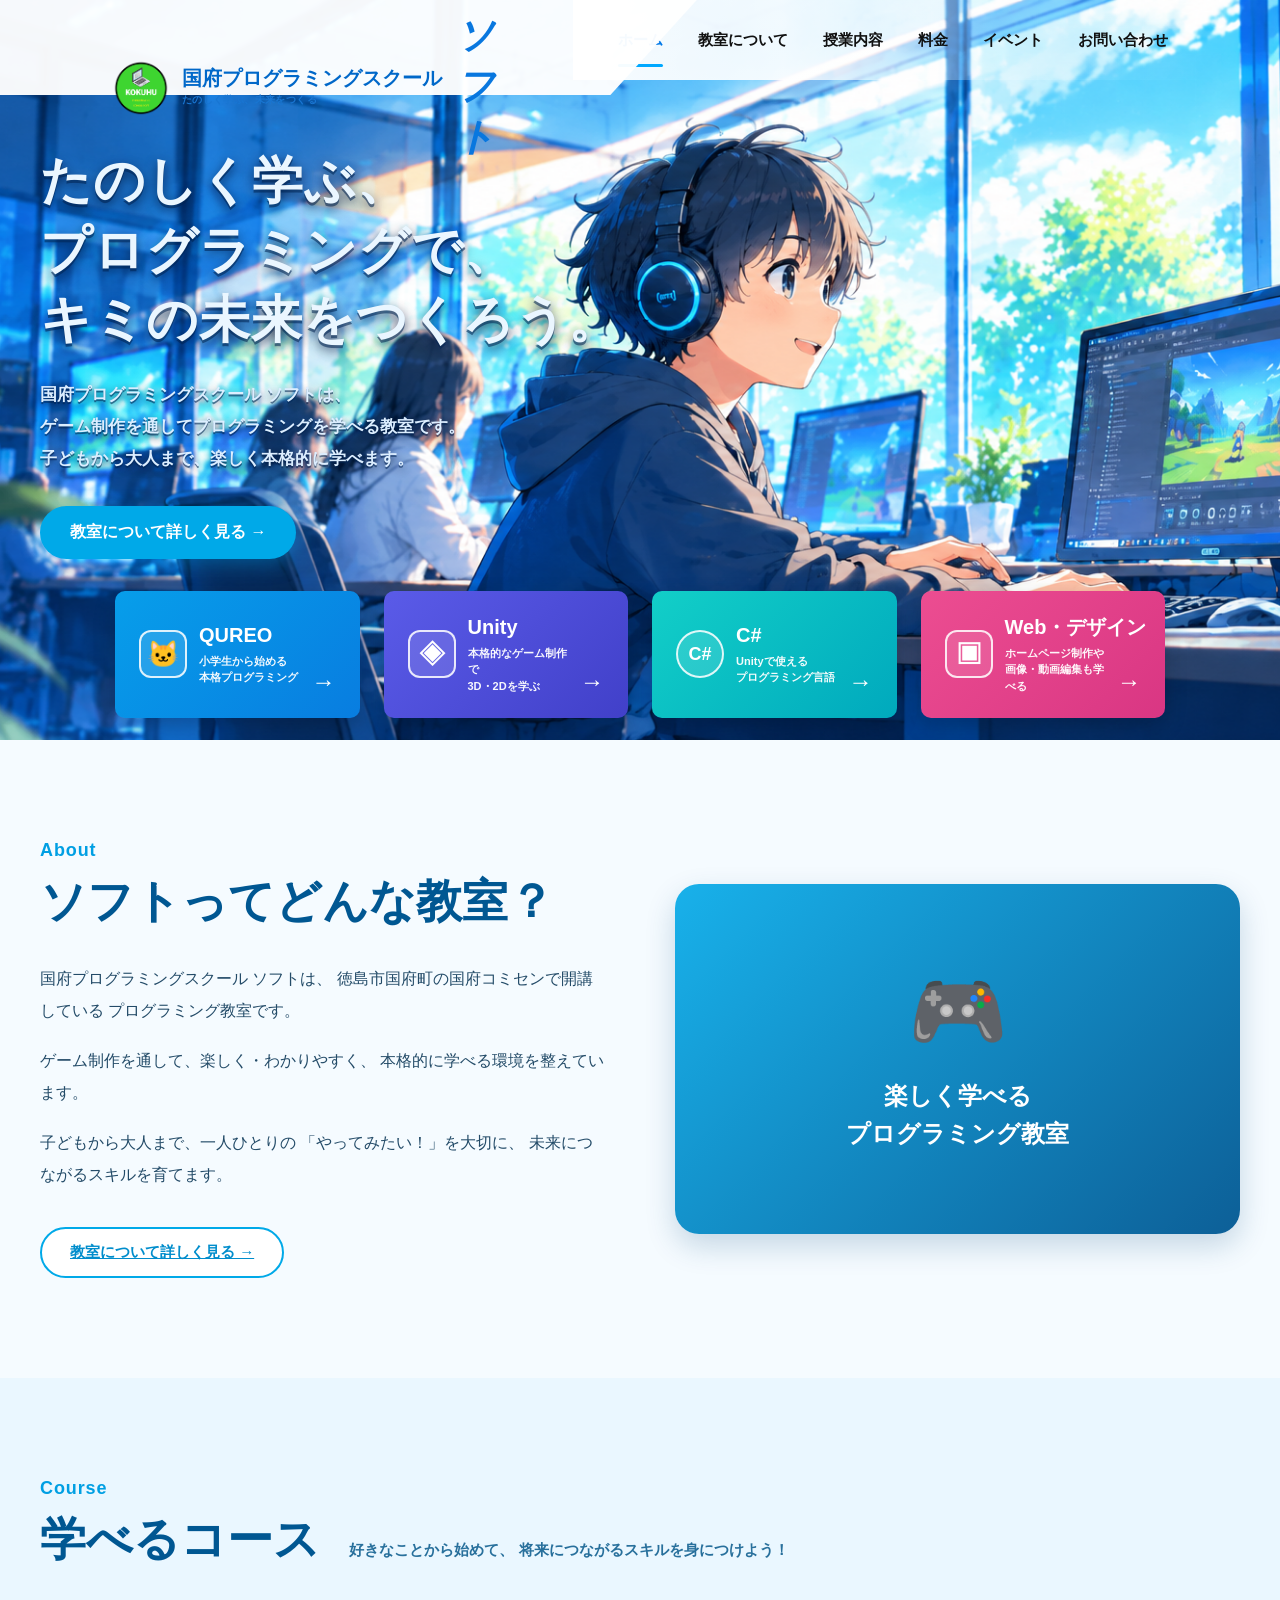
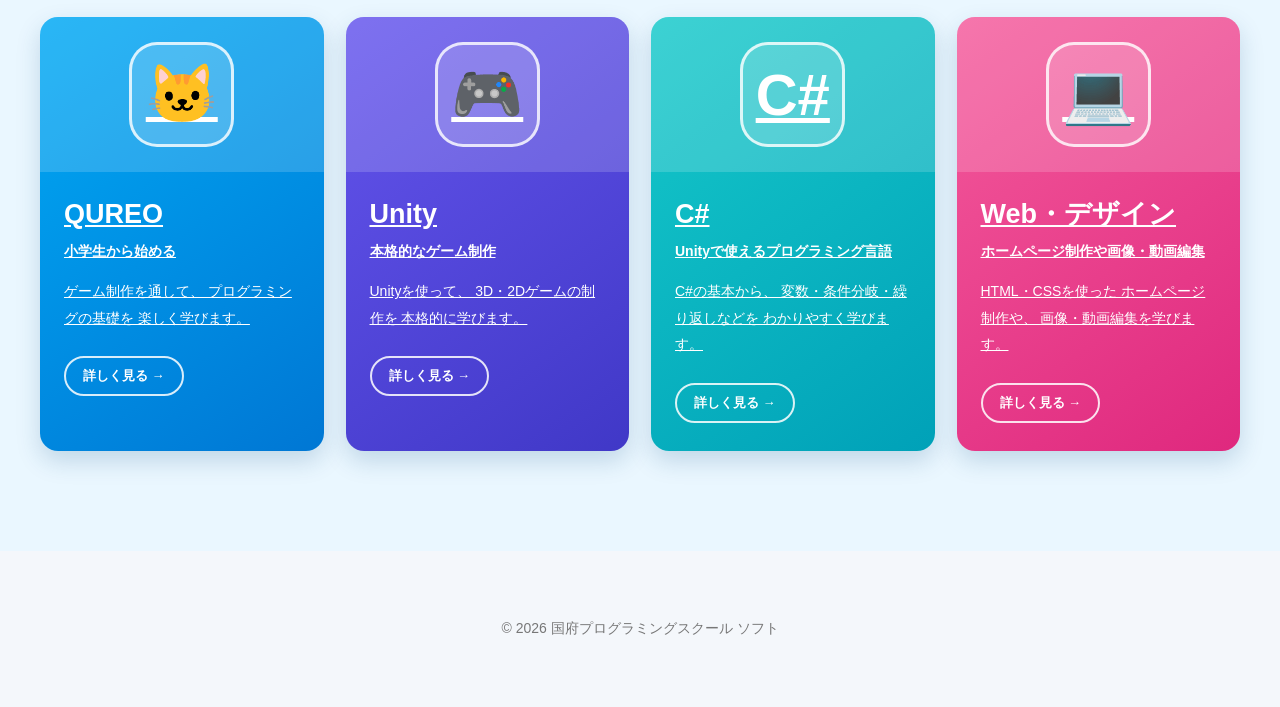
==== commit 6fe87f64: "メインコンテンツその２" ====
--- a/index.html
+++ b/index.html
@@ -298,7 +298,214 @@
 
     </section>
 
-
+<!-- =========================
+     メインコンテンツ：教室紹介
+========================= -->
+
+<section class="about-section">
+  <div class="about-inner">
+
+    <!-- 教室紹介の文章 -->
+    <div class="about-text">
+
+      <p class="section-label">About</p>
+
+      <h2>ソフトってどんな教室？</h2>
+
+      <p>
+        国府プログラミングスクール ソフトは、
+        徳島市国府町の国府コミセンで開講している
+        プログラミング教室です。
+      </p>
+
+      <p>
+        ゲーム制作を通して、楽しく・わかりやすく、
+        本格的に学べる環境を整えています。
+      </p>
+
+      <p>
+        子どもから大人まで、一人ひとりの
+        「やってみたい！」を大切に、
+        未来につながるスキルを育てます。
+      </p>
+
+      <!-- 教室紹介ページへのボタン -->
+      <a href="about.html" class="about-button">
+        教室について詳しく見る →
+      </a>
+
+    </div>
+
+    <!-- 教室紹介のイメージ部分 -->
+    <div class="about-image">
+
+      <div class="about-image-placeholder">
+        <span>🎮</span>
+        <p>楽しく学べる<br>プログラミング教室</p>
+      </div>
+
+    </div>
+
+  </div>
+</section>
+
+<!-- =========================
+     メインコンテンツ：学べるコース
+========================= -->
+
+<section class="courses-section">
+
+  <div class="courses-inner">
+
+    <!-- セクション見出し -->
+    <div class="section-heading">
+
+      <p class="section-label">Course</p>
+
+      <h2>学べるコース</h2>
+
+      <p class="section-description">
+        好きなことから始めて、
+        将来につながるスキルを身につけよう！
+      </p>
+
+    </div>
+
+    <!-- コースカード一覧 -->
+    <div class="courses-grid">
+
+      <!-- QUREOコース -->
+      <a href="lesson.html#qureo" class="course-detail-card qureo-detail-card">
+
+        <!-- コースのイメージ -->
+        <div class="course-detail-image">
+          <span>🐱</span>
+        </div>
+
+        <!-- コースの内容 -->
+        <div class="course-detail-content">
+
+          <h3>QUREO</h3>
+
+          <p class="course-detail-subtitle">
+            小学生から始める
+          </p>
+
+          <p>
+            ゲーム制作を通して、
+            プログラミングの基礎を
+            楽しく学びます。
+          </p>
+
+          <span class="course-detail-link">
+            詳しく見る →
+          </span>
+
+        </div>
+
+      </a>
+
+
+      <!-- Unityコース -->
+      <a href="lesson.html#unity" class="course-detail-card unity-detail-card">
+
+        <!-- コースのイメージ -->
+        <div class="course-detail-image">
+          <span>🎮</span>
+        </div>
+
+        <!-- コースの内容 -->
+        <div class="course-detail-content">
+
+          <h3>Unity</h3>
+
+          <p class="course-detail-subtitle">
+            本格的なゲーム制作
+          </p>
+
+          <p>
+            Unityを使って、
+            3D・2Dゲームの制作を
+            本格的に学びます。
+          </p>
+
+          <span class="course-detail-link">
+            詳しく見る →
+          </span>
+
+        </div>
+
+      </a>
+
+
+      <!-- C#コース -->
+      <a href="lesson.html#csharp" class="course-detail-card csharp-detail-card">
+
+        <!-- コースのイメージ -->
+        <div class="course-detail-image">
+          <span>C#</span>
+        </div>
+
+        <!-- コースの内容 -->
+        <div class="course-detail-content">
+
+          <h3>C#</h3>
+
+          <p class="course-detail-subtitle">
+            Unityで使えるプログラミング言語
+          </p>
+
+          <p>
+            C#の基本から、
+            変数・条件分岐・繰り返しなどを
+            わかりやすく学びます。
+          </p>
+
+          <span class="course-detail-link">
+            詳しく見る →
+          </span>
+
+        </div>
+
+      </a>
+
+
+      <!-- Web・デザインコース -->
+      <a href="lesson.html#web-design" class="course-detail-card web-detail-card">
+
+        <!-- コースのイメージ -->
+        <div class="course-detail-image">
+          <span>💻</span>
+        </div>
+
+        <!-- コースの内容 -->
+        <div class="course-detail-content">
+
+          <h3>Web・デザイン</h3>
+
+          <p class="course-detail-subtitle">
+            ホームページ制作や画像・動画編集
+          </p>
+
+          <p>
+            HTML・CSSを使った
+            ホームページ制作や、
+            画像・動画編集を学びます。
+          </p>
+
+          <span class="course-detail-link">
+            詳しく見る →
+          </span>
+
+        </div>
+
+      </a>
+
+    </div>
+
+  </div>
+
+</section>
   </main>
 
 
--- a/style.css
+++ b/style.css
@@ -1063,4 +1063,483 @@
   text-shadow:
     0 2px 0 rgba(0, 35, 80, 0.55),
     0 3px 8px rgba(0, 20, 60, 0.85);
+}
+
+/* =========================
+   メインコンテンツ：教室紹介
+========================= */
+
+/* 教室紹介全体 */
+.about-section {
+  padding: 100px 30px;
+  background: #f5fbff;
+}
+
+/* 教室紹介の横並び部分 */
+.about-inner {
+  max-width: 1200px;
+  margin: 0 auto;
+
+  display: grid;
+  grid-template-columns: 1fr 1fr;
+  align-items: center;
+  gap: 70px;
+}
+
+/* 左側の文章 */
+.about-text {
+  color: #234b68;
+}
+
+/* Aboutの小さな見出し */
+.section-label {
+  margin: 0 0 8px;
+  color: #009fe3;
+  font-size: 18px;
+  font-weight: 800;
+  letter-spacing: 0.05em;
+}
+
+/* 教室紹介の大見出し */
+.about-text h2 {
+  margin: 0 0 30px;
+  color: #005792;
+  font-size: clamp(30px, 4vw, 46px);
+  font-weight: 800;
+  line-height: 1.4;
+}
+
+/* 教室紹介の文章 */
+.about-text p:not(.section-label) {
+  margin: 0 0 18px;
+  font-size: 16px;
+  line-height: 2;
+}
+
+/* 教室紹介ボタン */
+.about-button {
+  display: inline-flex;
+  align-items: center;
+  justify-content: center;
+
+  margin-top: 18px;
+  padding: 14px 28px;
+
+  border: 2px solid #00a9e8;
+  border-radius: 999px;
+
+  color: #008dcc;
+  background: #ffffff;
+
+  font-size: 15px;
+  font-weight: 700;
+
+  transition:
+    color 0.3s ease,
+    background 0.3s ease,
+    transform 0.3s ease,
+    box-shadow 0.3s ease;
+}
+
+/* ボタンにマウスを乗せたとき */
+.about-button:hover {
+  color: #ffffff;
+  background: #00a9e8;
+  transform: translateY(-3px);
+  box-shadow: 0 8px 18px rgba(0, 120, 190, 0.25);
+}
+
+/* =========================
+   教室紹介の仮イメージ
+========================= */
+
+.about-image {
+  width: 100%;
+}
+
+/* 画像を入れる場所の仮デザイン */
+.about-image-placeholder {
+  min-height: 350px;
+
+  display: flex;
+  flex-direction: column;
+  align-items: center;
+  justify-content: center;
+
+  border-radius: 24px;
+
+  background:
+    linear-gradient(
+      135deg,
+      rgba(0, 169, 232, 0.9),
+      rgba(0, 87, 146, 0.95)
+    );
+
+  color: #ffffff;
+
+  text-align: center;
+  box-shadow: 0 12px 30px rgba(0, 70, 120, 0.2);
+}
+
+/* 仮イメージの絵文字 */
+.about-image-placeholder span {
+  margin-bottom: 18px;
+  font-size: 80px;
+}
+
+/* 仮イメージの文章 */
+.about-image-placeholder p {
+  margin: 0;
+  font-size: 24px;
+  font-weight: 800;
+  line-height: 1.6;
+}
+
+/* =========================
+   タブレット対応
+========================= */
+
+@media (max-width: 900px) {
+  .about-section {
+    padding: 80px 25px;
+  }
+
+  .about-inner {
+    grid-template-columns: 1fr;
+    gap: 40px;
+  }
+
+  .about-text {
+    text-align: center;
+  }
+
+  .about-text h2 {
+    font-size: 36px;
+  }
+
+  .about-image-placeholder {
+    min-height: 300px;
+  }
+}
+
+/* =========================
+   スマホ対応
+========================= */
+
+@media (max-width: 600px) {
+  .about-section {
+    padding: 65px 20px;
+  }
+
+  .about-text h2 {
+    font-size: 30px;
+  }
+
+  .about-text p:not(.section-label) {
+    font-size: 14px;
+    line-height: 1.9;
+    text-align: left;
+  }
+
+  .about-button {
+    padding: 12px 22px;
+    font-size: 14px;
+  }
+
+  .about-image-placeholder {
+    min-height: 240px;
+    border-radius: 18px;
+  }
+
+  .about-image-placeholder span {
+    font-size: 60px;
+  }
+
+  .about-image-placeholder p {
+    font-size: 20px;
+  }
+}
+
+/* =========================
+   メインコンテンツ：学べるコース
+========================= */
+
+/* コース紹介セクション全体 */
+.courses-section {
+  padding: 100px 30px;
+  background: #eaf7ff;
+}
+
+/* コース紹介の横幅 */
+.courses-inner {
+  max-width: 1200px;
+  margin: 0 auto;
+}
+
+/* =========================
+   セクション見出し
+========================= */
+
+.section-heading {
+  margin-bottom: 45px;
+}
+
+/* Courseの小さな文字 */
+.section-heading .section-label {
+  margin: 0 0 8px;
+  color: #009fe3;
+  font-size: 18px;
+  font-weight: 800;
+  letter-spacing: 0.05em;
+}
+
+/* 学べるコースの見出し */
+.section-heading h2 {
+  display: inline-block;
+  margin: 0 25px 0 0;
+  color: #005792;
+  font-size: clamp(30px, 4vw, 46px);
+  font-weight: 800;
+  line-height: 1.4;
+}
+
+/* 見出し横の説明文 */
+.section-description {
+  display: inline-block;
+  margin: 0;
+  color: #28709c;
+  font-size: 15px;
+  font-weight: 600;
+}
+
+/* =========================
+   コースカード一覧
+========================= */
+
+.courses-grid {
+  display: grid;
+  grid-template-columns: repeat(4, 1fr);
+  gap: 22px;
+}
+
+/* コースカード */
+.course-detail-card {
+  position: relative;
+  display: flex;
+  flex-direction: column;
+
+  min-height: 410px;
+  overflow: hidden;
+
+  border-radius: 18px;
+  color: #ffffff;
+
+  box-shadow: 0 10px 25px rgba(0, 70, 120, 0.18);
+
+  transition:
+    transform 0.3s ease,
+    box-shadow 0.3s ease;
+}
+
+/* カードにマウスを乗せたとき */
+.course-detail-card:hover {
+  transform: translateY(-8px);
+  box-shadow: 0 16px 32px rgba(0, 70, 120, 0.28);
+}
+
+/* =========================
+   コースカード上部のイメージ
+========================= */
+
+.course-detail-image {
+  min-height: 155px;
+
+  display: flex;
+  align-items: center;
+  justify-content: center;
+
+  background: rgba(255, 255, 255, 0.16);
+}
+
+/* 仮イメージの絵文字・文字 */
+.course-detail-image span {
+  display: flex;
+  align-items: center;
+  justify-content: center;
+
+  width: 105px;
+  height: 105px;
+
+  border: 3px solid rgba(255, 255, 255, 0.8);
+  border-radius: 28px;
+
+  background: rgba(255, 255, 255, 0.16);
+
+  font-size: 58px;
+  font-weight: 900;
+}
+
+/* =========================
+   コースカードの文章
+========================= */
+
+.course-detail-content {
+  flex: 1;
+  padding: 25px 24px 28px;
+}
+
+/* コース名 */
+.course-detail-content h3 {
+  margin: 0 0 8px;
+  font-size: 27px;
+  font-weight: 800;
+  line-height: 1.3;
+}
+
+/* コースの短い説明 */
+.course-detail-subtitle {
+  margin: 0 0 16px;
+  font-size: 14px;
+  font-weight: 800;
+  line-height: 1.6;
+}
+
+/* コースの詳しい文章 */
+.course-detail-content p:not(.course-detail-subtitle) {
+  margin: 0 0 25px;
+  font-size: 14px;
+  line-height: 1.9;
+}
+
+/* 詳しく見る */
+.course-detail-link {
+  display: inline-flex;
+  align-items: center;
+  justify-content: center;
+
+  padding: 9px 17px;
+
+  border: 2px solid rgba(255, 255, 255, 0.85);
+  border-radius: 999px;
+
+  font-size: 13px;
+  font-weight: 800;
+
+  transition:
+    background 0.3s ease,
+    color 0.3s ease;
+}
+
+/* 詳しく見るにマウスを乗せたとき */
+.course-detail-card:hover .course-detail-link {
+  color: #005792;
+  background: #ffffff;
+}
+
+/* =========================
+   コースごとのカラー
+========================= */
+
+/* QUREO */
+.qureo-detail-card {
+  background: linear-gradient(
+    145deg,
+    #00a9f4,
+    #0077d4
+  );
+}
+
+/* Unity */
+.unity-detail-card {
+  background: linear-gradient(
+    145deg,
+    #6555ed,
+    #4038c7
+  );
+}
+
+/* C# */
+.csharp-detail-card {
+  background: linear-gradient(
+    145deg,
+    #16c9ca,
+    #00a1b8
+  );
+}
+
+/* Web・デザイン */
+.web-detail-card {
+  background: linear-gradient(
+    145deg,
+    #f45b9c,
+    #df287e
+  );
+}
+
+/* =========================
+   タブレット対応
+========================= */
+
+@media (max-width: 1000px) {
+  .courses-grid {
+    grid-template-columns: repeat(2, 1fr);
+    gap: 20px;
+  }
+
+  .course-detail-card {
+    min-height: 390px;
+  }
+
+  .section-heading h2 {
+    display: block;
+    margin: 0 0 10px;
+  }
+
+  .section-description {
+    display: block;
+  }
+}
+
+/* =========================
+   スマホ対応
+========================= */
+
+@media (max-width: 600px) {
+  .courses-section {
+    padding: 65px 20px;
+  }
+
+  .courses-grid {
+    grid-template-columns: 1fr;
+    gap: 18px;
+  }
+
+  .section-heading {
+    margin-bottom: 30px;
+  }
+
+  .section-heading h2 {
+    font-size: 30px;
+  }
+
+  .section-description {
+    font-size: 14px;
+    line-height: 1.8;
+  }
+
+  .course-detail-card {
+    min-height: 0;
+  }
+
+  .course-detail-image {
+    min-height: 135px;
+  }
+
+  .course-detail-content {
+    padding: 22px;
+  }
+
+  .course-detail-content h3 {
+    font-size: 25px;
+  }
 }
